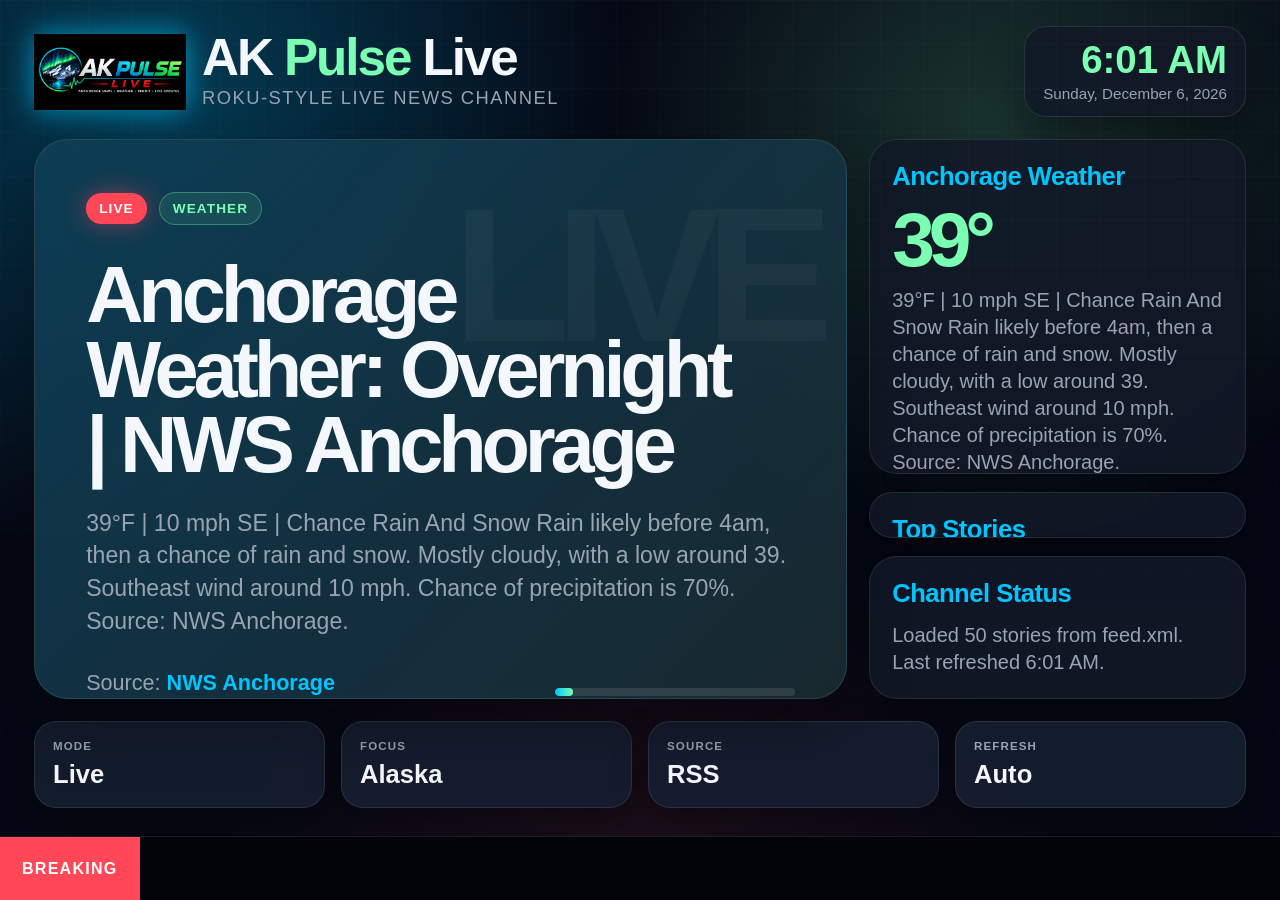
==== channel.html @ 82e13a69 "Increase ticker scroll animation duration to 50s" ====
<!DOCTYPE html>
<html lang="en">
<head>
  <meta charset="UTF-8" />
  <meta name="viewport" content="width=device-width, initial-scale=1.0" />

  <title>AK Pulse Live Channel</title>
  <meta property="og:image" content="https://akpulselive.com/assets/logo.png" />

  <style>
    :root {
      --bg: #050814;
      --panel: rgba(18, 24, 39, 0.88);
      --panel-soft: rgba(23, 32, 51, 0.86);
      --text: #f4f7fb;
      --muted: #9aa3b2;
      --blue: #00c6ff;
      --green: #7bffb2;
      --red: #ff4757;
      --yellow: #ffd166;
      --border: rgba(255,255,255,0.10);
      --shadow: rgba(0,0,0,0.35);
    }

    * {
      box-sizing: border-box;
    }

    html,
    body {
      margin: 0;
      width: 100%;
      min-height: 100%;
      overflow: hidden;
      font-family: Arial, Helvetica, sans-serif;
      color: var(--text);
      background:
        radial-gradient(circle at 12% 10%, rgba(0,198,255,0.28), transparent 34%),
        radial-gradient(circle at 78% 16%, rgba(123,255,178,0.18), transparent 32%),
        radial-gradient(circle at 50% 100%, rgba(255,71,87,0.10), transparent 38%),
        var(--bg);
    }

    body::before {
      content: "";
      position: fixed;
      inset: 0;
      pointer-events: none;
      background:
        linear-gradient(rgba(255,255,255,0.025) 1px, transparent 1px),
        linear-gradient(90deg, rgba(255,255,255,0.018) 1px, transparent 1px);
      background-size: 44px 44px;
      mask-image: linear-gradient(to bottom, rgba(0,0,0,0.95), rgba(0,0,0,0.15));
    }

    .screen {
      height: 100vh;
      width: 100vw;
      padding: 26px 34px 92px;
      display: grid;
      grid-template-rows: auto 1fr auto;
      gap: 22px;
    }

    header {
      display: flex;
      align-items: center;
      justify-content: space-between;
      gap: 24px;
    }

    .brand {
      display: flex;
      align-items: center;
      gap: 16px;
    }

    .logo {
      height: 76px;
      width: auto;
      max-width: 360px;
      object-fit: contain;
      filter: drop-shadow(0 0 14px rgba(0,198,255,0.65));
    }

    .brand h1 {
      margin: 0;
      font-size: clamp(2rem, 4vw, 4rem);
      letter-spacing: -0.04em;
      line-height: 0.9;
    }

    .brand h1 span {
      color: var(--green);
    }

    .subbrand {
      margin-top: 6px;
      color: var(--muted);
      font-size: clamp(0.9rem, 1.5vw, 1.15rem);
      letter-spacing: 0.08em;
      text-transform: uppercase;
    }

    .clock-box {
      text-align: right;
      background: var(--panel);
      border: 1px solid var(--border);
      border-radius: 22px;
      padding: 14px 18px;
      min-width: 210px;
      box-shadow: 0 18px 40px var(--shadow);
    }

    .clock {
      font-size: clamp(1.8rem, 3vw, 3rem);
      font-weight: 800;
      color: var(--green);
      line-height: 1;
    }

    .date {
      margin-top: 6px;
      color: var(--muted);
      font-size: 0.95rem;
    }

    .main-grid {
      min-height: 0;
      display: grid;
      grid-template-columns: 2.05fr 0.95fr;
      gap: 22px;
    }

    .feature {
      min-height: 0;
      background:
        linear-gradient(135deg, rgba(0,198,255,0.20), rgba(123,255,178,0.08)),
        var(--panel);
      border: 1px solid var(--border);
      border-radius: 34px;
      padding: clamp(24px, 4vw, 52px);
      display: flex;
      flex-direction: column;
      justify-content: space-between;
      box-shadow: 0 24px 60px var(--shadow);
      overflow: hidden;
      position: relative;
    }

    .feature::after {
      content: "LIVE";
      position: absolute;
      right: 28px;
      top: 24px;
      color: rgba(255,255,255,0.035);
      font-size: clamp(5rem, 15vw, 13rem);
      font-weight: 900;
      letter-spacing: -0.08em;
      pointer-events: none;
    }

    .feature-top {
      display: flex;
      align-items: center;
      gap: 12px;
      position: relative;
      z-index: 1;
    }

    .live-pill {
      background: var(--red);
      color: #fff;
      border-radius: 999px;
      padding: 8px 13px;
      font-weight: 900;
      font-size: 0.85rem;
      letter-spacing: 0.08em;
      box-shadow: 0 0 24px rgba(255,71,87,0.45);
    }

    .category-pill {
      border: 1px solid rgba(123,255,178,0.32);
      background: rgba(123,255,178,0.10);
      color: var(--green);
      border-radius: 999px;
      padding: 8px 13px;
      font-weight: 800;
      font-size: 0.85rem;
      text-transform: uppercase;
      letter-spacing: 0.08em;
    }

    .feature-body {
      position: relative;
      z-index: 1;
      margin: 32px 0;
    }

    .feature-title {
      font-size: clamp(2.4rem, 6.2vw, 6.6rem);
      line-height: 0.95;
      letter-spacing: -0.065em;
      margin: 0 0 24px;
      text-wrap: balance;
    }

    .feature-summary {
      font-size: clamp(1.05rem, 1.8vw, 1.55rem);
      color: var(--muted);
      line-height: 1.42;
      max-width: 1050px;
    }

    .feature-bottom {
      display: flex;
      justify-content: space-between;
      gap: 18px;
      align-items: flex-end;
      position: relative;
      z-index: 1;
      color: var(--muted);
    }

    .source-line {
      font-size: clamp(1rem, 1.8vw, 1.35rem);
    }

    .source-line strong {
      color: var(--blue);
    }

    .progress {
      width: 240px;
      height: 8px;
      border-radius: 999px;
      background: rgba(255,255,255,0.10);
      overflow: hidden;
    }

    .progress-bar {
      height: 100%;
      width: 0%;
      background: linear-gradient(90deg, var(--blue), var(--green));
      border-radius: 999px;
    }

    aside {
      min-height: 0;
      display: grid;
      grid-template-rows: auto 1fr auto;
      gap: 18px;
    }

    .widget {
      background: var(--panel);
      border: 1px solid var(--border);
      border-radius: 28px;
      padding: 22px;
      box-shadow: 0 18px 44px var(--shadow);
      overflow: hidden;
    }

    .widget h2 {
      margin: 0 0 14px;
      color: var(--blue);
      font-size: clamp(1.1rem, 2vw, 1.6rem);
      letter-spacing: -0.02em;
    }

    .weather-temp {
      font-size: clamp(3rem, 6vw, 5.8rem);
      line-height: 0.9;
      font-weight: 900;
      color: var(--green);
      letter-spacing: -0.08em;
    }

    .weather-text {
      margin-top: 12px;
      color: var(--muted);
      font-size: clamp(1rem, 1.6vw, 1.25rem);
      line-height: 1.35;
    }

    .story-list {
      list-style: none;
      padding: 0;
      margin: 0;
      display: grid;
      gap: 12px;
    }

    .story-list li {
      background: rgba(255,255,255,0.04);
      border: 1px solid var(--border);
      border-radius: 18px;
      padding: 13px 14px;
      color: var(--text);
      font-size: clamp(0.92rem, 1.3vw, 1.08rem);
      line-height: 1.25;
    }

    .story-list small {
      display: block;
      color: var(--green);
      margin-bottom: 5px;
      text-transform: uppercase;
      letter-spacing: 0.08em;
      font-weight: 800;
      font-size: 0.72rem;
    }

    .lower-row {
      display: grid;
      grid-template-columns: repeat(4, 1fr);
      gap: 16px;
    }

    .stat {
      background: var(--panel-soft);
      border: 1px solid var(--border);
      border-radius: 22px;
      padding: 18px;
      box-shadow: 0 14px 34px var(--shadow);
    }

    .stat-label {
      color: var(--muted);
      text-transform: uppercase;
      letter-spacing: 0.10em;
      font-size: 0.72rem;
      font-weight: 800;
    }

    .stat-value {
      margin-top: 8px;
      color: var(--text);
      font-size: clamp(1.15rem, 2vw, 1.75rem);
      font-weight: 900;
    }

    .ticker {
      position: fixed;
      left: 0;
      right: 0;
      bottom: 0;
      height: 64px;
      display: flex;
      align-items: center;
      background: #02040a;
      border-top: 1px solid var(--border);
      overflow: hidden;
      z-index: 20;
    }

    .ticker-label {
      height: 100%;
      display: flex;
      align-items: center;
      padding: 0 22px;
      background: var(--red);
      color: white;
      font-weight: 900;
      letter-spacing: 0.08em;
      z-index: 2;
      flex-shrink: 0;
    }

    .ticker-track {
      white-space: nowrap;
      display: inline-block;
      padding-left: 100%;
      animation: ticker-scroll 50s linear infinite;
      font-size: 1.25rem;
      color: var(--text);
    }

    @keyframes ticker-scroll {
      from { transform: translateX(0); }
      to { transform: translateX(-100%); }
    }

    .fade-in {
      animation: fadeIn 0.7s ease;
    }

    @keyframes fadeIn {
      from {
        opacity: 0;
        transform: translateY(14px);
      }
      to {
        opacity: 1;
        transform: translateY(0);
      }
    }

    .error {
      color: var(--yellow);
    }

    @media (max-width: 980px) {
      body {
        overflow: auto;
      }

      .screen {
        height: auto;
        min-height: 100vh;
        padding: 20px 18px 86px;
      }

      header,
      .main-grid,
      .lower-row {
        grid-template-columns: 1fr;
      }

      header {
        flex-direction: column;
        align-items: flex-start;
      }

      .clock-box {
        text-align: left;
      }

      .main-grid {
        display: grid;
      }

      aside {
        grid-template-rows: auto;
      }

      .lower-row {
        display: grid;
      }

      .feature-title {
        font-size: clamp(2.2rem, 10vw, 4rem);
      }

      .progress {
        display: none;
      }
    }
  </style>
</head>

<body>
  <div class="screen">
    <header>
      <div class="brand">
        <img class="logo" src="assets/logo.png" alt="AK Pulse Live Logo">
        <div>
          <h1>AK <span>Pulse</span> Live</h1>
          <div class="subbrand">Roku-style live news channel</div>
        </div>
      </div>

      <div class="clock-box">
        <div id="clock" class="clock">--:--</div>
        <div id="date" class="date">Loading date…</div>
      </div>
    </header>

    <section class="main-grid">
      <article id="feature" class="feature">
        <div class="feature-top">
          <span class="live-pill">LIVE</span>
          <span id="feature-category" class="category-pill">AK Pulse</span>
        </div>

        <div class="feature-body">
          <h2 id="feature-title" class="feature-title">Loading AK Pulse Live…</h2>
          <div id="feature-summary" class="feature-summary">
            Pulling the latest headlines from feed.xml.
          </div>
        </div>

        <div class="feature-bottom">
          <div class="source-line">
            Source: <strong id="feature-source">AK Pulse Live</strong>
          </div>
          <div class="progress">
            <div id="progress-bar" class="progress-bar"></div>
          </div>
        </div>
      </article>

      <aside>
        <section class="widget">
          <h2>Anchorage Weather</h2>
          <div id="weather-temp" class="weather-temp">--°</div>
          <div id="weather-text" class="weather-text">Looking for the latest weather item from your feed…</div>
        </section>

        <section class="widget">
          <h2>Top Stories</h2>
          <ul id="story-list" class="story-list">
            <li><small>Loading</small>Waiting for feed.xml…</li>
          </ul>
        </section>

        <section class="widget">
          <h2>Channel Status</h2>
          <div id="status-text" class="weather-text">Starting live channel display…</div>
        </section>
      </aside>
    </section>

    <section class="lower-row">
      <div class="stat">
        <div class="stat-label">Mode</div>
        <div class="stat-value">Live</div>
      </div>
      <div class="stat">
        <div class="stat-label">Focus</div>
        <div class="stat-value">Alaska</div>
      </div>
      <div class="stat">
        <div class="stat-label">Source</div>
        <div class="stat-value">RSS</div>
      </div>
      <div class="stat">
        <div class="stat-label">Refresh</div>
        <div class="stat-value">Auto</div>
      </div>
    </section>
  </div>

  <div class="ticker">
    <div class="ticker-label">BREAKING</div>
    <div id="ticker-track" class="ticker-track">
      AK Pulse Live • Anchorage updates • Alaska headlines • Weather • Community updates •
    </div>
  </div>

  <script>
    const FEED_URL = "feed.xml";
    const ROTATE_SECONDS = 14;
    const FEED_REFRESH_MINUTES = 15;

    let stories = [];
    let currentIndex = 0;
    let rotateStartedAt = Date.now();

    const fallbackStories = [
      {
        title: "AK Pulse Live is ready",
        summary: "When feed.xml is available, this screen will rotate through your latest Alaska, weather, Reddit, business, and world headlines.",
        source: "AK Pulse Live",
        category: "Live",
        link: "feed.xml"
      },
      {
        title: "Anchorage updates, weather, and community headlines",
        summary: "This Roku-style display is built for passive viewing on a TV, OBS scene, browser tab, or local dashboard.",
        source: "AK Pulse Live",
        category: "Alaska",
        link: "feed.xml"
      }
    ];

    function cleanText(value) {
      const div = document.createElement("div");
      div.innerHTML = value || "";
      return (div.textContent || div.innerText || "").replace(/\s+/g, " ").trim();
    }

    function getText(parent, selector) {
      const el = parent.querySelector(selector);
      return el ? cleanText(el.textContent) : "";
    }

    function updateClock() {
      const now = new Date();
      document.getElementById("clock").textContent = now.toLocaleTimeString([], {
        hour: "numeric",
        minute: "2-digit"
      });
      document.getElementById("date").textContent = now.toLocaleDateString([], {
        weekday: "long",
        month: "long",
        day: "numeric",
        year: "numeric"
      });
    }

    function parseFeed(xmlText) {
      const parser = new DOMParser();
      const xml = parser.parseFromString(xmlText, "application/xml");

      const parseError = xml.querySelector("parsererror");
      if (parseError) {
        throw new Error("Could not parse feed.xml");
      }

      return Array.from(xml.querySelectorAll("item")).map(item => {
        const title = getText(item, "title") || "Untitled";
        const summary = getText(item, "description") || "No summary available.";
        const link = getText(item, "link") || "feed.xml";
        const source = getText(item, "source") || "AK Pulse Live";
        const category = getText(item, "category") || "News";
        const pubDate = getText(item, "pubDate");

        return { title, summary, link, source, category, pubDate };
      }).filter(story => story.title);
    }

    async function loadFeed() {
      try {
        const response = await fetch(`${FEED_URL}?v=${Date.now()}`, { cache: "no-store" });
        if (!response.ok) {
          throw new Error(`Feed request failed: ${response.status}`);
        }

        const xmlText = await response.text();
        const parsedStories = parseFeed(xmlText);

        if (!parsedStories.length) {
          throw new Error("No stories found in feed.xml");
        }

        stories = parsedStories;
        currentIndex = 0;
        updateStoryList();
        updateTicker();
        showStory(0);
        document.getElementById("status-text").textContent =
          `Loaded ${stories.length} stories from feed.xml. Last refreshed ${new Date().toLocaleTimeString([], { hour: "numeric", minute: "2-digit" })}.`;
      } catch (error) {
        stories = fallbackStories;
        updateStoryList();
        updateTicker();
        showStory(0);
        document.getElementById("status-text").innerHTML =
          `<span class="error">Could not load feed.xml.</span><br>${error.message}`;
      }
    }

    function findWeatherStory() {
      return stories.find(story =>
        /weather/i.test(story.category) ||
        /weather|forecast|temperature|anchorage weather/i.test(story.title + " " + story.summary)
      );
    }

    function updateWeather() {
      const weather = findWeatherStory();

      if (!weather) {
        document.getElementById("weather-temp").textContent = "--°";
        document.getElementById("weather-text").textContent =
          "No weather item found yet. Your NWS weather feed item will appear here when available.";
        return;
      }

      const text = cleanText(weather.summary);
      const tempMatch = text.match(/(-?\d{1,3})\s*°?\s*F/i) || weather.title.match(/(-?\d{1,3})\s*°?\s*F/i);

      document.getElementById("weather-temp").textContent = tempMatch ? `${tempMatch[1]}°` : "NWS";
      document.getElementById("weather-text").textContent = text || weather.title;
    }

    function showStory(index) {
      if (!stories.length) stories = fallbackStories;

      const story = stories[index % stories.length];
      const feature = document.getElementById("feature");

      document.getElementById("feature-category").textContent = story.category || "News";
      document.getElementById("feature-title").textContent = story.title;
      document.getElementById("feature-summary").textContent = story.summary || "No summary available.";
      document.getElementById("feature-source").textContent = story.source || "AK Pulse Live";

      feature.classList.remove("fade-in");
      void feature.offsetWidth;
      feature.classList.add("fade-in");

      updateWeather();
      rotateStartedAt = Date.now();
    }

    function updateStoryList() {
      const list = document.getElementById("story-list");
      const visible = stories.slice(0, 6);

      list.innerHTML = visible.map(story => `
        <li>
          <small>${escapeHtml(story.category || "News")}</small>
          ${escapeHtml(story.title)}
        </li>
      `).join("");
    }

    function updateTicker() {
      const ticker = document.getElementById("ticker-track");
      const text = stories
        .slice(0, 18)
        .map(story => `${story.category || "News"}: ${story.title}`)
        .join("  •  ");

      ticker.textContent = `${text}  •  `;
    }

    function escapeHtml(text) {
      return String(text || "")
        .replaceAll("&", "&amp;")
        .replaceAll("<", "&lt;")
        .replaceAll(">", "&gt;")
        .replaceAll('"', "&quot;")
        .replaceAll("'", "&#039;");
    }

    function rotateStory() {
      if (!stories.length) return;
      currentIndex = (currentIndex + 1) % stories.length;
      showStory(currentIndex);
    }

    function updateProgress() {
      const elapsed = (Date.now() - rotateStartedAt) / 1000;
      const pct = Math.min(100, (elapsed / ROTATE_SECONDS) * 100);
      document.getElementById("progress-bar").style.width = `${pct}%`;
    }

    updateClock();
    setInterval(updateClock, 1000);

    loadFeed();
    setInterval(loadFeed, FEED_REFRESH_MINUTES * 60 * 1000);
    setInterval(rotateStory, ROTATE_SECONDS * 1000);
    setInterval(updateProgress, 150);
  </script>
</body>
</html>
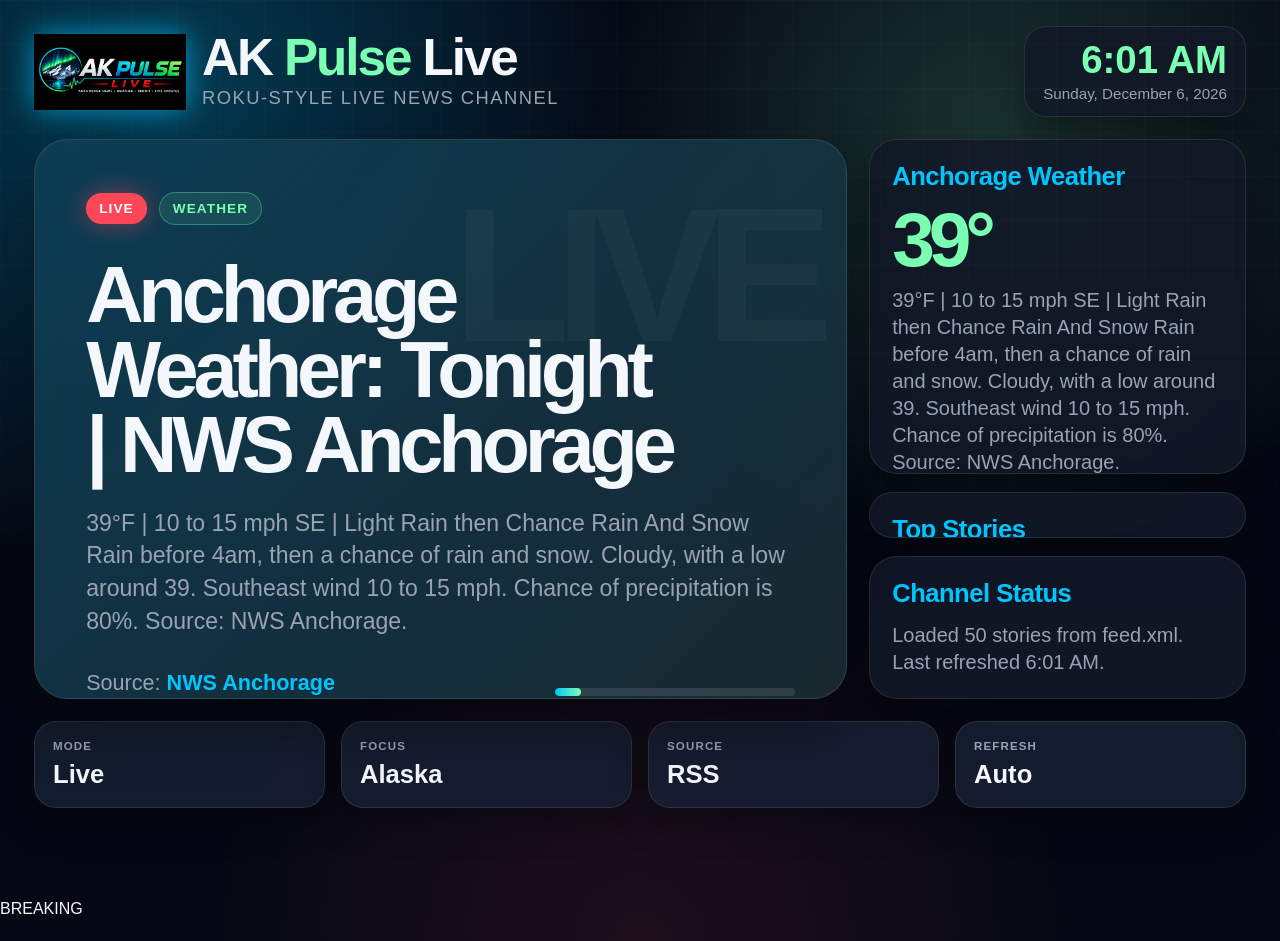
==== commit 07a8ba68: "Refactor ticker styles and animations" ====
--- a/channel.html
+++ b/channel.html
@@ -276,6 +276,15 @@
       letter-spacing: -0.08em;
     }
 
+    .ticker-track {
+      white-space: nowrap;
+      display: inline-block;
+      padding-left: 100%;
+     animation: ticker-scroll 95s linear infinite;
+     font-size: 1.25rem;
+     color: var(--text);
+}
+    
     .weather-text {
       margin-top: 12px;
       color: var(--muted);
@@ -340,7 +349,7 @@
       font-weight: 900;
     }
 
-    .ticker {
+    . {
       position: fixed;
       left: 0;
       right: 0;
@@ -354,7 +363,7 @@
       z-index: 20;
     }
 
-    .ticker-label {
+    .-label {
       height: 100%;
       display: flex;
       align-items: center;
@@ -367,16 +376,16 @@
       flex-shrink: 0;
     }
 
-    .ticker-track {
+    .-track {
       white-space: nowrap;
       display: inline-block;
       padding-left: 100%;
-      animation: ticker-scroll 50s linear infinite;
+      animation: -scroll 50s linear infinite;
       font-size: 1.25rem;
       color: var(--text);
     }
 
-    @keyframes ticker-scroll {
+    @keyframes -scroll {
       from { transform: translateX(0); }
       to { transform: translateX(-100%); }
     }
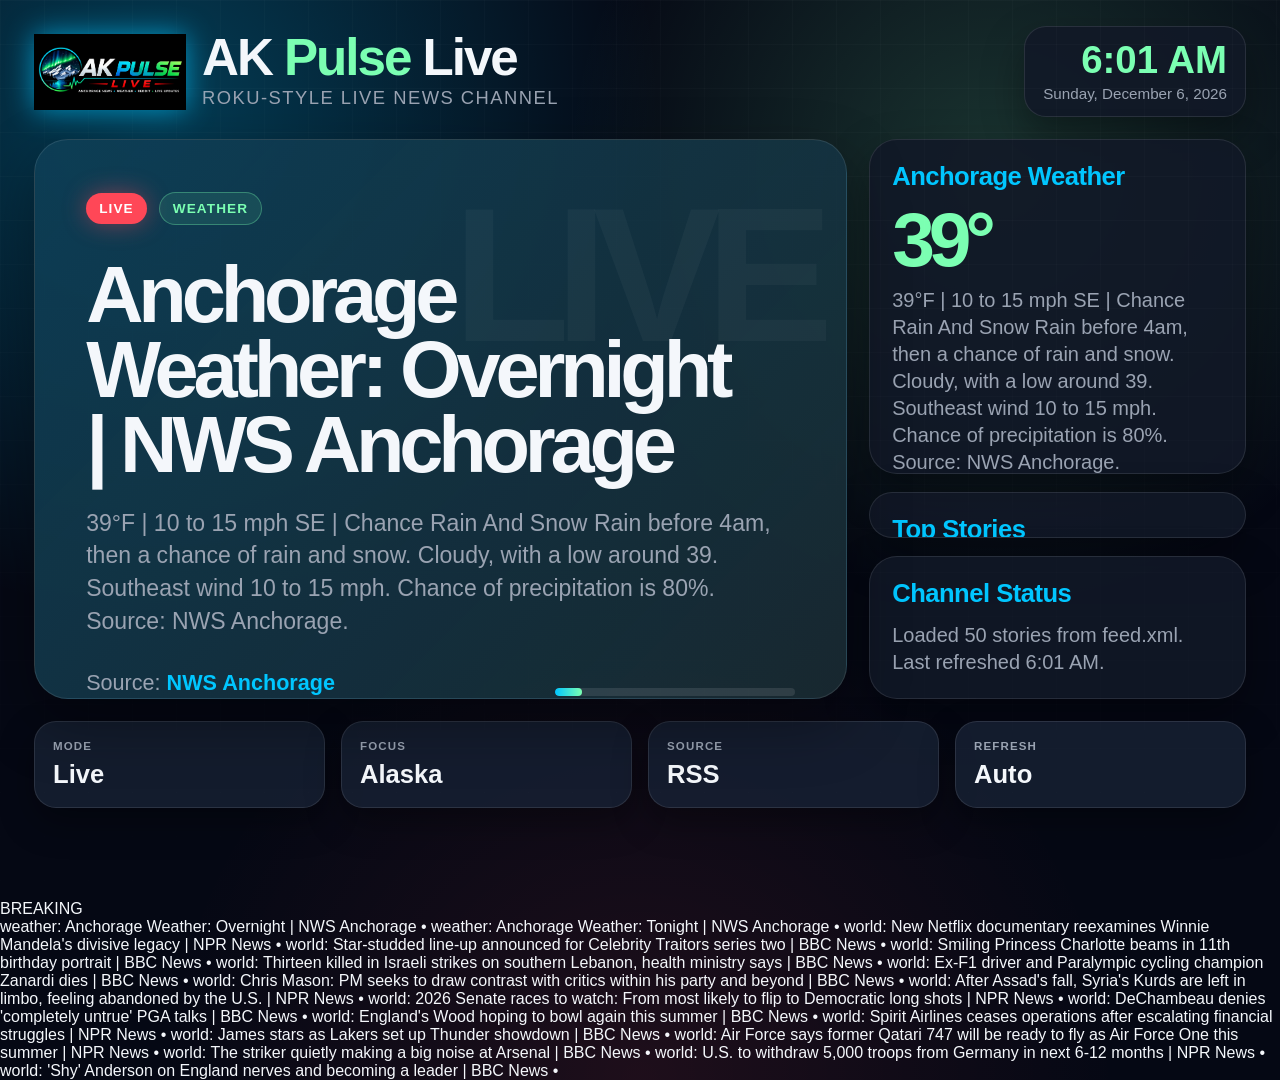
==== commit 150ffaed: "Remove ticker-track styles from channel.html Removed the ticker-track class and its styles." ====
--- a/channel.html
+++ b/channel.html
@@ -276,15 +276,6 @@
       letter-spacing: -0.08em;
     }
 
-    .ticker-track {
-      white-space: nowrap;
-      display: inline-block;
-      padding-left: 100%;
-     animation: ticker-scroll 95s linear infinite;
-     font-size: 1.25rem;
-     color: var(--text);
-}
-    
     .weather-text {
       margin-top: 12px;
       color: var(--muted);
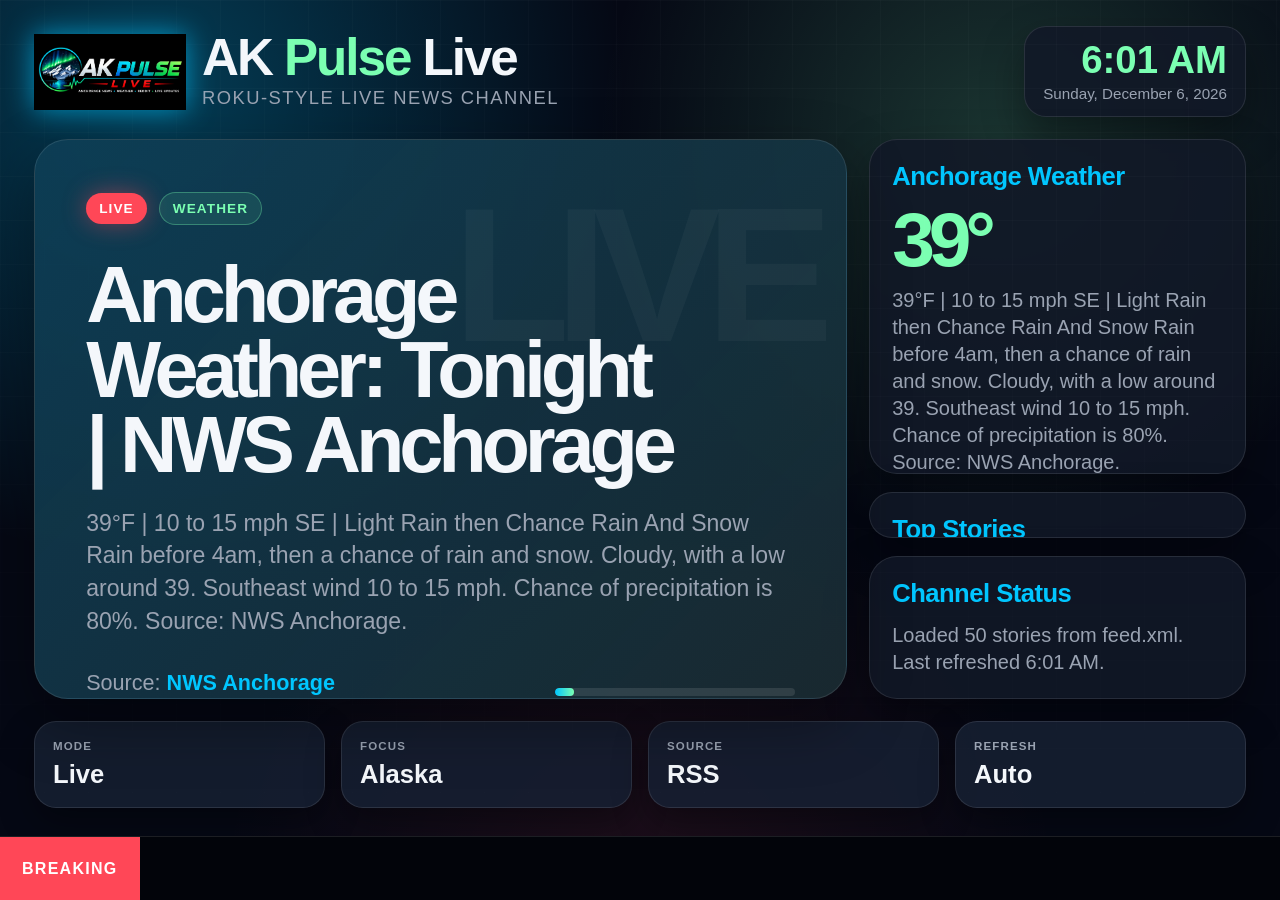
==== commit a23648ec: "Add CSS for a fixed ticker component" ====
--- a/channel.html
+++ b/channel.html
@@ -230,6 +230,48 @@
       color: var(--blue);
     }
 
+/* REPLACE your broken ticker CSS with this */
+
+.ticker {
+  position: fixed;
+  left: 0;
+  right: 0;
+  bottom: 0;
+  height: 64px;
+  display: flex;
+  align-items: center;
+  background: #02040a;
+  border-top: 1px solid var(--border);
+  overflow: hidden;
+  z-index: 20;
+}
+
+.ticker-label {
+  height: 100%;
+  display: flex;
+  align-items: center;
+  padding: 0 22px;
+  background: var(--red);
+  color: white;
+  font-weight: 900;
+  letter-spacing: 0.08em;
+  flex-shrink: 0;
+}
+
+.ticker-track {
+  white-space: nowrap;
+  display: inline-block;
+  padding-left: 100%;
+  animation: ticker-scroll 95s linear infinite;
+  font-size: 1.25rem;
+  color: var(--text);
+}
+
+@keyframes ticker-scroll {
+  from { transform: translateX(0); }
+  to { transform: translateX(-100%); }
+}
+    
     .progress {
       width: 240px;
       height: 8px;
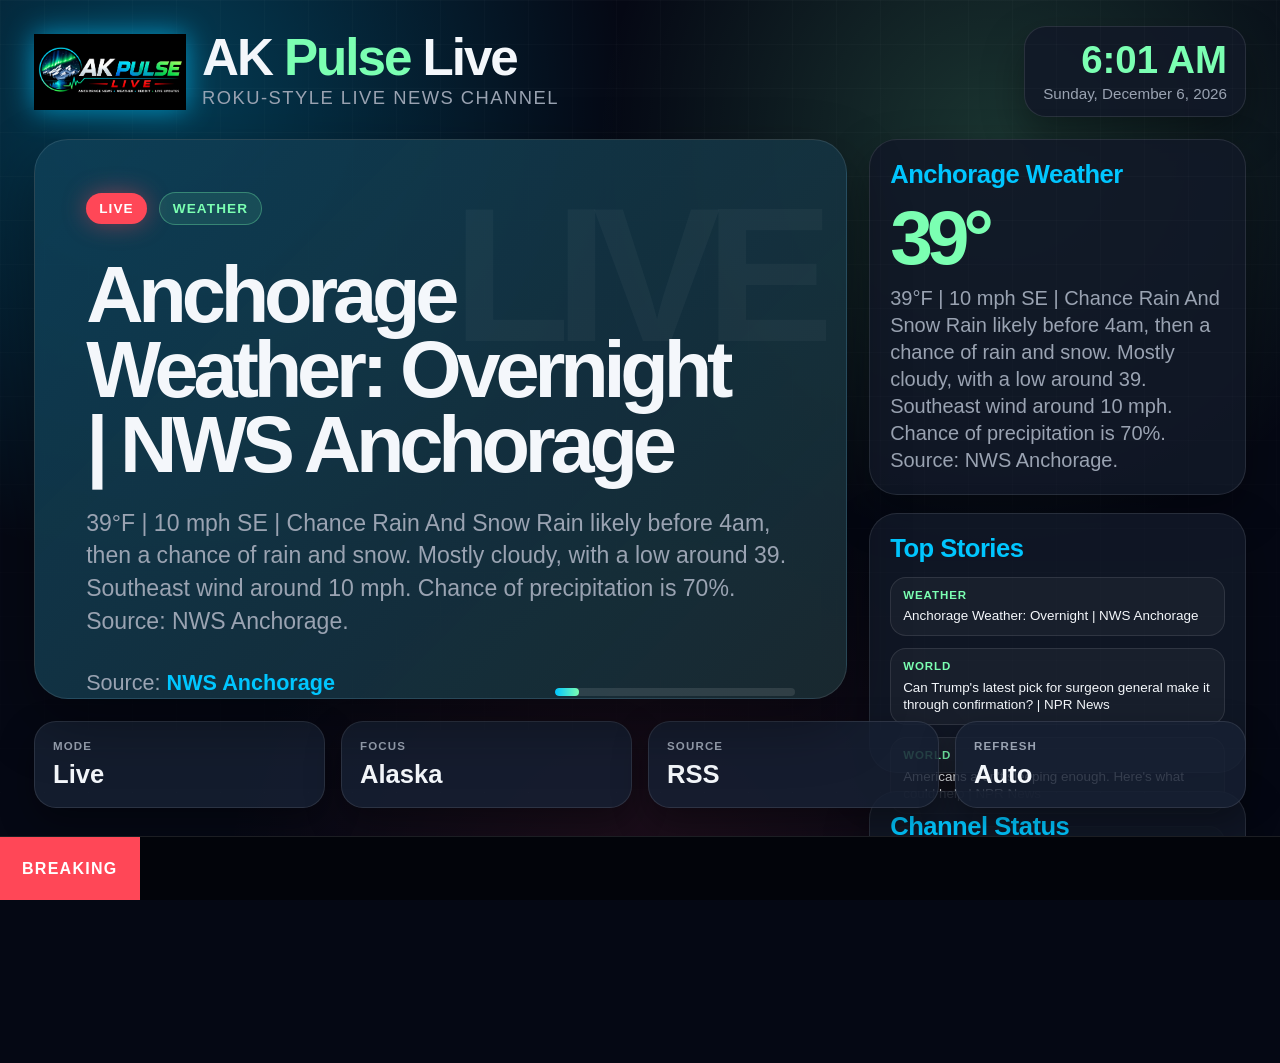
==== commit 69945ad9: "Refactor styles for aside, widget, and story-list items Updated styles for aside and widget elements" ====
--- a/channel.html
+++ b/channel.html
@@ -287,21 +287,21 @@
       border-radius: 999px;
     }
 
-    aside {
-      min-height: 0;
-      display: grid;
-      grid-template-rows: auto 1fr auto;
-      gap: 18px;
-    }
-
-    .widget {
-      background: var(--panel);
-      border: 1px solid var(--border);
-      border-radius: 28px;
-      padding: 22px;
-      box-shadow: 0 18px 44px var(--shadow);
-      overflow: hidden;
-    }
+   aside {
+  min-height: 0;
+  display: grid;
+  grid-template-rows: auto minmax(260px, 1fr) auto;
+  gap: 18px;
+}
+
+   .widget {
+  background: var(--panel);
+  border: 1px solid var(--border);
+  border-radius: 28px;
+  padding: 20px;
+  box-shadow: 0 18px 44px var(--shadow);
+  overflow: visible;
+}
 
     .widget h2 {
       margin: 0 0 14px;
@@ -333,15 +333,15 @@
       gap: 12px;
     }
 
-    .story-list li {
-      background: rgba(255,255,255,0.04);
-      border: 1px solid var(--border);
-      border-radius: 18px;
-      padding: 13px 14px;
-      color: var(--text);
-      font-size: clamp(0.92rem, 1.3vw, 1.08rem);
-      line-height: 1.25;
-    }
+  .story-list li {
+  background: rgba(255,255,255,0.04);
+  border: 1px solid var(--border);
+  border-radius: 16px;
+  padding: 10px 12px;
+  color: var(--text);
+  font-size: clamp(0.82rem, 1.05vw, 0.98rem);
+  line-height: 1.3;
+}
 
     .story-list small {
       display: block;
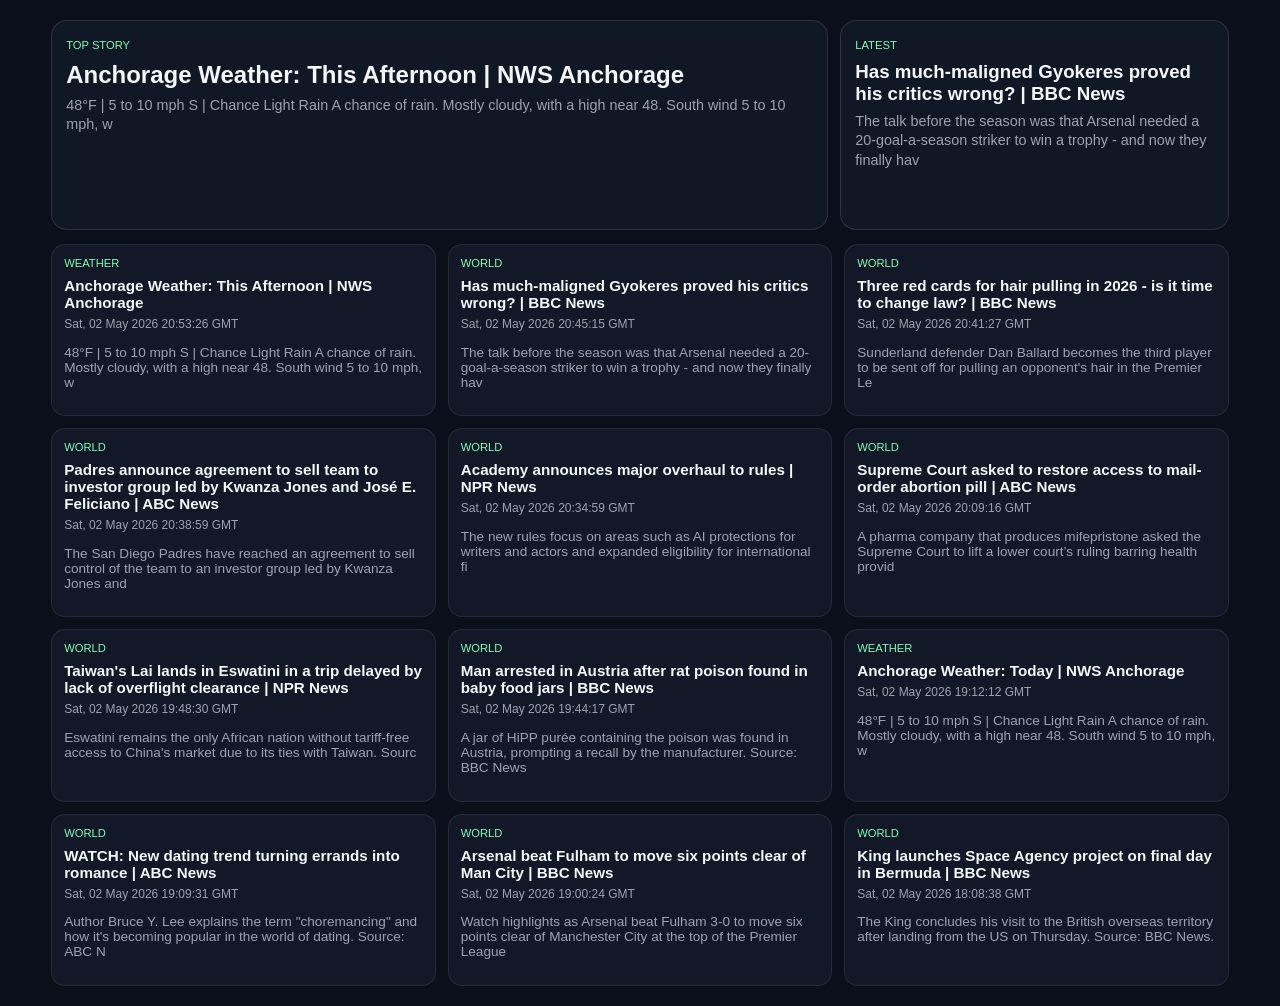
==== commit a849083d: "Refactor channel.html for improved layout and styles Updated HTML structure and styles for the live " ====
--- a/channel.html
+++ b/channel.html
@@ -1,781 +1,191 @@
 <!DOCTYPE html>
 <html lang="en">
 <head>
-  <meta charset="UTF-8" />
-  <meta name="viewport" content="width=device-width, initial-scale=1.0" />
+<meta charset="UTF-8">
+<meta name="viewport" content="width=device-width, initial-scale=1.0">
+<title>AK Pulse Live Channel</title>
 
-  <title>AK Pulse Live Channel</title>
-  <meta property="og:image" content="https://akpulselive.com/assets/logo.png" />
-
-  <style>
-    :root {
-      --bg: #050814;
-      --panel: rgba(18, 24, 39, 0.88);
-      --panel-soft: rgba(23, 32, 51, 0.86);
-      --text: #f4f7fb;
-      --muted: #9aa3b2;
-      --blue: #00c6ff;
-      --green: #7bffb2;
-      --red: #ff4757;
-      --yellow: #ffd166;
-      --border: rgba(255,255,255,0.10);
-      --shadow: rgba(0,0,0,0.35);
-    }
-
-    * {
-      box-sizing: border-box;
-    }
-
-    html,
-    body {
-      margin: 0;
-      width: 100%;
-      min-height: 100%;
-      overflow: hidden;
-      font-family: Arial, Helvetica, sans-serif;
-      color: var(--text);
-      background:
-        radial-gradient(circle at 12% 10%, rgba(0,198,255,0.28), transparent 34%),
-        radial-gradient(circle at 78% 16%, rgba(123,255,178,0.18), transparent 32%),
-        radial-gradient(circle at 50% 100%, rgba(255,71,87,0.10), transparent 38%),
-        var(--bg);
-    }
-
-    body::before {
-      content: "";
-      position: fixed;
-      inset: 0;
-      pointer-events: none;
-      background:
-        linear-gradient(rgba(255,255,255,0.025) 1px, transparent 1px),
-        linear-gradient(90deg, rgba(255,255,255,0.018) 1px, transparent 1px);
-      background-size: 44px 44px;
-      mask-image: linear-gradient(to bottom, rgba(0,0,0,0.95), rgba(0,0,0,0.15));
-    }
-
-    .screen {
-      height: 100vh;
-      width: 100vw;
-      padding: 26px 34px 92px;
-      display: grid;
-      grid-template-rows: auto 1fr auto;
-      gap: 22px;
-    }
-
-    header {
-      display: flex;
-      align-items: center;
-      justify-content: space-between;
-      gap: 24px;
-    }
-
-    .brand {
-      display: flex;
-      align-items: center;
-      gap: 16px;
-    }
-
-    .logo {
-      height: 76px;
-      width: auto;
-      max-width: 360px;
-      object-fit: contain;
-      filter: drop-shadow(0 0 14px rgba(0,198,255,0.65));
-    }
-
-    .brand h1 {
-      margin: 0;
-      font-size: clamp(2rem, 4vw, 4rem);
-      letter-spacing: -0.04em;
-      line-height: 0.9;
-    }
-
-    .brand h1 span {
-      color: var(--green);
-    }
-
-    .subbrand {
-      margin-top: 6px;
-      color: var(--muted);
-      font-size: clamp(0.9rem, 1.5vw, 1.15rem);
-      letter-spacing: 0.08em;
-      text-transform: uppercase;
-    }
-
-    .clock-box {
-      text-align: right;
-      background: var(--panel);
-      border: 1px solid var(--border);
-      border-radius: 22px;
-      padding: 14px 18px;
-      min-width: 210px;
-      box-shadow: 0 18px 40px var(--shadow);
-    }
-
-    .clock {
-      font-size: clamp(1.8rem, 3vw, 3rem);
-      font-weight: 800;
-      color: var(--green);
-      line-height: 1;
-    }
-
-    .date {
-      margin-top: 6px;
-      color: var(--muted);
-      font-size: 0.95rem;
-    }
-
-    .main-grid {
-      min-height: 0;
-      display: grid;
-      grid-template-columns: 2.05fr 0.95fr;
-      gap: 22px;
-    }
-
-    .feature {
-      min-height: 0;
-      background:
-        linear-gradient(135deg, rgba(0,198,255,0.20), rgba(123,255,178,0.08)),
-        var(--panel);
-      border: 1px solid var(--border);
-      border-radius: 34px;
-      padding: clamp(24px, 4vw, 52px);
-      display: flex;
-      flex-direction: column;
-      justify-content: space-between;
-      box-shadow: 0 24px 60px var(--shadow);
-      overflow: hidden;
-      position: relative;
-    }
-
-    .feature::after {
-      content: "LIVE";
-      position: absolute;
-      right: 28px;
-      top: 24px;
-      color: rgba(255,255,255,0.035);
-      font-size: clamp(5rem, 15vw, 13rem);
-      font-weight: 900;
-      letter-spacing: -0.08em;
-      pointer-events: none;
-    }
-
-    .feature-top {
-      display: flex;
-      align-items: center;
-      gap: 12px;
-      position: relative;
-      z-index: 1;
-    }
-
-    .live-pill {
-      background: var(--red);
-      color: #fff;
-      border-radius: 999px;
-      padding: 8px 13px;
-      font-weight: 900;
-      font-size: 0.85rem;
-      letter-spacing: 0.08em;
-      box-shadow: 0 0 24px rgba(255,71,87,0.45);
-    }
-
-    .category-pill {
-      border: 1px solid rgba(123,255,178,0.32);
-      background: rgba(123,255,178,0.10);
-      color: var(--green);
-      border-radius: 999px;
-      padding: 8px 13px;
-      font-weight: 800;
-      font-size: 0.85rem;
-      text-transform: uppercase;
-      letter-spacing: 0.08em;
-    }
-
-    .feature-body {
-      position: relative;
-      z-index: 1;
-      margin: 32px 0;
-    }
-
-    .feature-title {
-      font-size: clamp(2.4rem, 6.2vw, 6.6rem);
-      line-height: 0.95;
-      letter-spacing: -0.065em;
-      margin: 0 0 24px;
-      text-wrap: balance;
-    }
-
-    .feature-summary {
-      font-size: clamp(1.05rem, 1.8vw, 1.55rem);
-      color: var(--muted);
-      line-height: 1.42;
-      max-width: 1050px;
-    }
-
-    .feature-bottom {
-      display: flex;
-      justify-content: space-between;
-      gap: 18px;
-      align-items: flex-end;
-      position: relative;
-      z-index: 1;
-      color: var(--muted);
-    }
-
-    .source-line {
-      font-size: clamp(1rem, 1.8vw, 1.35rem);
-    }
-
-    .source-line strong {
-      color: var(--blue);
-    }
-
-/* REPLACE your broken ticker CSS with this */
-
-.ticker {
-  position: fixed;
-  left: 0;
-  right: 0;
-  bottom: 0;
-  height: 64px;
-  display: flex;
-  align-items: center;
-  background: #02040a;
-  border-top: 1px solid var(--border);
-  overflow: hidden;
-  z-index: 20;
+<style>
+body {
+  margin: 0;
+  font-family: Arial, sans-serif;
+  background: #0b0f1a;
+  color: #f4f7fb;
 }
 
-.ticker-label {
-  height: 100%;
-  display: flex;
-  align-items: center;
-  padding: 0 22px;
-  background: var(--red);
-  color: white;
-  font-weight: 900;
-  letter-spacing: 0.08em;
-  flex-shrink: 0;
+main {
+  width: 92%;
+  max-width: 1200px;
+  margin: 20px auto;
 }
 
-.ticker-track {
-  white-space: nowrap;
-  display: inline-block;
-  padding-left: 100%;
-  animation: ticker-scroll 95s linear infinite;
-  font-size: 1.25rem;
-  color: var(--text);
+/* FEATURED */
+.featured-grid {
+  display: grid;
+  grid-template-columns: 2fr 1fr;
+  gap: 12px;
+  margin-bottom: 14px;
 }
 
-@keyframes ticker-scroll {
-  from { transform: translateX(0); }
-  to { transform: translateX(-100%); }
-}
-    
-    .progress {
-      width: 240px;
-      height: 8px;
-      border-radius: 999px;
-      background: rgba(255,255,255,0.10);
-      overflow: hidden;
-    }
-
-    .progress-bar {
-      height: 100%;
-      width: 0%;
-      background: linear-gradient(90deg, var(--blue), var(--green));
-      border-radius: 999px;
-    }
-
-   aside {
-  min-height: 0;
-  display: grid;
-  grid-template-rows: auto minmax(260px, 1fr) auto;
-  gap: 18px;
+.featured-tile {
+  background: rgba(18, 24, 39, 0.92);
+  border: 1px solid rgba(255,255,255,0.12);
+  border-radius: 16px;
+  padding: 14px;
+  min-height: 130px;
+  cursor: pointer;
+  transition: transform 0.2s ease, border-color 0.2s ease;
 }
 
-   .widget {
-  background: var(--panel);
-  border: 1px solid var(--border);
-  border-radius: 28px;
-  padding: 20px;
-  box-shadow: 0 18px 44px var(--shadow);
-  overflow: visible;
+.featured-tile:hover {
+  transform: translateY(-2px);
+  border-color: rgba(123,255,178,0.35);
 }
 
-    .widget h2 {
-      margin: 0 0 14px;
-      color: var(--blue);
-      font-size: clamp(1.1rem, 2vw, 1.6rem);
-      letter-spacing: -0.02em;
-    }
-
-    .weather-temp {
-      font-size: clamp(3rem, 6vw, 5.8rem);
-      line-height: 0.9;
-      font-weight: 900;
-      color: var(--green);
-      letter-spacing: -0.08em;
-    }
-
-    .weather-text {
-      margin-top: 12px;
-      color: var(--muted);
-      font-size: clamp(1rem, 1.6vw, 1.25rem);
-      line-height: 1.35;
-    }
-
-    .story-list {
-      list-style: none;
-      padding: 0;
-      margin: 0;
-      display: grid;
-      gap: 12px;
-    }
-
-  .story-list li {
-  background: rgba(255,255,255,0.04);
-  border: 1px solid var(--border);
-  border-radius: 16px;
-  padding: 10px 12px;
-  color: var(--text);
-  font-size: clamp(0.82rem, 1.05vw, 0.98rem);
-  line-height: 1.3;
+.featured-tile.primary {
+  min-height: 180px;
 }
 
-    .story-list small {
-      display: block;
-      color: var(--green);
-      margin-bottom: 5px;
-      text-transform: uppercase;
-      letter-spacing: 0.08em;
-      font-weight: 800;
-      font-size: 0.72rem;
-    }
+.tag {
+  font-size: 0.7rem;
+  color: #7bffb2;
+  text-transform: uppercase;
+}
 
-    .lower-row {
-      display: grid;
-      grid-template-columns: repeat(4, 1fr);
-      gap: 16px;
-    }
+.featured-tile h2,
+.featured-tile h3 {
+  margin: 8px 0 6px;
+  line-height: 1.2;
+}
 
-    .stat {
-      background: var(--panel-soft);
-      border: 1px solid var(--border);
-      border-radius: 22px;
-      padding: 18px;
-      box-shadow: 0 14px 34px var(--shadow);
-    }
+.featured-tile p {
+  margin: 0;
+  color: #9aa3b2;
+  font-size: 0.9rem;
+  line-height: 1.35;
+}
 
-    .stat-label {
-      color: var(--muted);
-      text-transform: uppercase;
-      letter-spacing: 0.10em;
-      font-size: 0.72rem;
-      font-weight: 800;
-    }
+/* GRID */
+.news-grid {
+  display: grid;
+  grid-template-columns: repeat(3, 1fr);
+  gap: 12px;
+}
 
-    .stat-value {
-      margin-top: 8px;
-      color: var(--text);
-      font-size: clamp(1.15rem, 2vw, 1.75rem);
-      font-weight: 900;
-    }
+.card {
+  background: #121827;
+  padding: 12px;
+  border-radius: 14px;
+  border: 1px solid rgba(255,255,255,0.08);
+  cursor: pointer;
+}
 
-    . {
-      position: fixed;
-      left: 0;
-      right: 0;
-      bottom: 0;
-      height: 64px;
-      display: flex;
-      align-items: center;
-      background: #02040a;
-      border-top: 1px solid var(--border);
-      overflow: hidden;
-      z-index: 20;
-    }
+.card h3 {
+  font-size: 0.95rem;
+  margin: 8px 0 6px;
+}
 
-    .-label {
-      height: 100%;
-      display: flex;
-      align-items: center;
-      padding: 0 22px;
-      background: var(--red);
-      color: white;
-      font-weight: 900;
-      letter-spacing: 0.08em;
-      z-index: 2;
-      flex-shrink: 0;
-    }
+.meta {
+  font-size: 0.75rem;
+  color: #9aa3b2;
+}
 
-    .-track {
-      white-space: nowrap;
-      display: inline-block;
-      padding-left: 100%;
-      animation: -scroll 50s linear infinite;
-      font-size: 1.25rem;
-      color: var(--text);
-    }
+.card p {
+  font-size: 0.85rem;
+  color: #9aa3b2;
+}
 
-    @keyframes -scroll {
-      from { transform: translateX(0); }
-      to { transform: translateX(-100%); }
-    }
-
-    .fade-in {
-      animation: fadeIn 0.7s ease;
-    }
-
-    @keyframes fadeIn {
-      from {
-        opacity: 0;
-        transform: translateY(14px);
-      }
-      to {
-        opacity: 1;
-        transform: translateY(0);
-      }
-    }
-
-    .error {
-      color: var(--yellow);
-    }
-
-    @media (max-width: 980px) {
-      body {
-        overflow: auto;
-      }
-
-      .screen {
-        height: auto;
-        min-height: 100vh;
-        padding: 20px 18px 86px;
-      }
-
-      header,
-      .main-grid,
-      .lower-row {
-        grid-template-columns: 1fr;
-      }
-
-      header {
-        flex-direction: column;
-        align-items: flex-start;
-      }
-
-      .clock-box {
-        text-align: left;
-      }
-
-      .main-grid {
-        display: grid;
-      }
-
-      aside {
-        grid-template-rows: auto;
-      }
-
-      .lower-row {
-        display: grid;
-      }
-
-      .feature-title {
-        font-size: clamp(2.2rem, 10vw, 4rem);
-      }
-
-      .progress {
-        display: none;
-      }
-    }
-  </style>
+</style>
 </head>
 
 <body>
-  <div class="screen">
-    <header>
-      <div class="brand">
-        <img class="logo" src="assets/logo.png" alt="AK Pulse Live Logo">
-        <div>
-          <h1>AK <span>Pulse</span> Live</h1>
-          <div class="subbrand">Roku-style live news channel</div>
-        </div>
-      </div>
 
-      <div class="clock-box">
-        <div id="clock" class="clock">--:--</div>
-        <div id="date" class="date">Loading date…</div>
-      </div>
-    </header>
+<main>
 
-    <section class="main-grid">
-      <article id="feature" class="feature">
-        <div class="feature-top">
-          <span class="live-pill">LIVE</span>
-          <span id="feature-category" class="category-pill">AK Pulse</span>
-        </div>
+<div class="featured-grid">
+  <article class="featured-tile primary" id="featured-main">
+    <span class="tag">Top Story</span>
+    <h2>Loading...</h2>
+    <p></p>
+  </article>
 
-        <div class="feature-body">
-          <h2 id="feature-title" class="feature-title">Loading AK Pulse Live…</h2>
-          <div id="feature-summary" class="feature-summary">
-            Pulling the latest headlines from feed.xml.
-          </div>
-        </div>
+  <article class="featured-tile" id="featured-side">
+    <span class="tag">Latest</span>
+    <h3>Loading...</h3>
+    <p></p>
+  </article>
+</div>
 
-        <div class="feature-bottom">
-          <div class="source-line">
-            Source: <strong id="feature-source">AK Pulse Live</strong>
-          </div>
-          <div class="progress">
-            <div id="progress-bar" class="progress-bar"></div>
-          </div>
-        </div>
-      </article>
+<div class="news-grid" id="grid"></div>
 
-      <aside>
-        <section class="widget">
-          <h2>Anchorage Weather</h2>
-          <div id="weather-temp" class="weather-temp">--°</div>
-          <div id="weather-text" class="weather-text">Looking for the latest weather item from your feed…</div>
-        </section>
+</main>
 
-        <section class="widget">
-          <h2>Top Stories</h2>
-          <ul id="story-list" class="story-list">
-            <li><small>Loading</small>Waiting for feed.xml…</li>
-          </ul>
-        </section>
+<script>
+let currentFeatureIndex = 0;
+let feedItems = [];
 
-        <section class="widget">
-          <h2>Channel Status</h2>
-          <div id="status-text" class="weather-text">Starting live channel display…</div>
-        </section>
-      </aside>
-    </section>
+function cleanText(html) {
+  const div = document.createElement("div");
+  div.innerHTML = html || "";
+  return div.textContent || "";
+}
 
-    <section class="lower-row">
-      <div class="stat">
-        <div class="stat-label">Mode</div>
-        <div class="stat-value">Live</div>
-      </div>
-      <div class="stat">
-        <div class="stat-label">Focus</div>
-        <div class="stat-value">Alaska</div>
-      </div>
-      <div class="stat">
-        <div class="stat-label">Source</div>
-        <div class="stat-value">RSS</div>
-      </div>
-      <div class="stat">
-        <div class="stat-label">Refresh</div>
-        <div class="stat-value">Auto</div>
-      </div>
-    </section>
-  </div>
+function makeCard(item){
+  return `
+    <div class="card" onclick="window.open('${item.link}','_blank')">
+      <div class="tag">${item.category}</div>
+      <h3>${item.title}</h3>
+      <div class="meta">${item.pubDate}</div>
+      <p>${item.description}</p>
+    </div>
+  `;
+}
 
-  <div class="ticker">
-    <div class="ticker-label">BREAKING</div>
-    <div id="ticker-track" class="ticker-track">
-      AK Pulse Live • Anchorage updates • Alaska headlines • Weather • Community updates •
-    </div>
-  </div>
+function renderGrid(){
+  const grid = document.getElementById("grid");
+  grid.innerHTML = feedItems.slice(0,12).map(makeCard).join("");
+}
 
-  <script>
-    const FEED_URL = "feed.xml";
-    const ROTATE_SECONDS = 14;
-    const FEED_REFRESH_MINUTES = 15;
+function rotateFeaturedTiles() {
+  if (!feedItems.length) return;
 
-    let stories = [];
-    let currentIndex = 0;
-    let rotateStartedAt = Date.now();
+  const main = document.getElementById("featured-main");
+  const side = document.getElementById("featured-side");
 
-    const fallbackStories = [
-      {
-        title: "AK Pulse Live is ready",
-        summary: "When feed.xml is available, this screen will rotate through your latest Alaska, weather, Reddit, business, and world headlines.",
-        source: "AK Pulse Live",
-        category: "Live",
-        link: "feed.xml"
-      },
-      {
-        title: "Anchorage updates, weather, and community headlines",
-        summary: "This Roku-style display is built for passive viewing on a TV, OBS scene, browser tab, or local dashboard.",
-        source: "AK Pulse Live",
-        category: "Alaska",
-        link: "feed.xml"
-      }
-    ];
+  const mainItem = feedItems[currentFeatureIndex % feedItems.length];
+  const sideItem = feedItems[(currentFeatureIndex + 1) % feedItems.length];
 
-    function cleanText(value) {
-      const div = document.createElement("div");
-      div.innerHTML = value || "";
-      return (div.textContent || div.innerText || "").replace(/\s+/g, " ").trim();
-    }
+  main.querySelector("h2").textContent = mainItem.title;
+  main.querySelector("p").textContent = mainItem.description;
+  main.onclick = () => window.open(mainItem.link, "_blank");
 
-    function getText(parent, selector) {
-      const el = parent.querySelector(selector);
-      return el ? cleanText(el.textContent) : "";
-    }
+  side.querySelector("h3").textContent = sideItem.title;
+  side.querySelector("p").textContent = sideItem.description;
+  side.onclick = () => window.open(sideItem.link, "_blank");
 
-    function updateClock() {
-      const now = new Date();
-      document.getElementById("clock").textContent = now.toLocaleTimeString([], {
-        hour: "numeric",
-        minute: "2-digit"
-      });
-      document.getElementById("date").textContent = now.toLocaleDateString([], {
-        weekday: "long",
-        month: "long",
-        day: "numeric",
-        year: "numeric"
-      });
-    }
+  currentFeatureIndex += 2;
+}
 
-    function parseFeed(xmlText) {
-      const parser = new DOMParser();
-      const xml = parser.parseFromString(xmlText, "application/xml");
+async function loadFeed(){
+  const res = await fetch("feed.xml?t=" + Date.now());
+  const txt = await res.text();
+  const xml = new DOMParser().parseFromString(txt,"text/xml");
 
-      const parseError = xml.querySelector("parsererror");
-      if (parseError) {
-        throw new Error("Could not parse feed.xml");
-      }
+  feedItems = [...xml.querySelectorAll("item")].map(i => ({
+    title: i.querySelector("title")?.textContent || "",
+    link: i.querySelector("link")?.textContent || "#",
+    category: i.querySelector("category")?.textContent || "general",
+    pubDate: i.querySelector("pubDate")?.textContent || "",
+    description: cleanText(i.querySelector("description")?.textContent || "").slice(0,120)
+  }));
 
-      return Array.from(xml.querySelectorAll("item")).map(item => {
-        const title = getText(item, "title") || "Untitled";
-        const summary = getText(item, "description") || "No summary available.";
-        const link = getText(item, "link") || "feed.xml";
-        const source = getText(item, "source") || "AK Pulse Live";
-        const category = getText(item, "category") || "News";
-        const pubDate = getText(item, "pubDate");
+  renderGrid();
+  rotateFeaturedTiles();
+  setInterval(rotateFeaturedTiles, 10000);
+}
 
-        return { title, summary, link, source, category, pubDate };
-      }).filter(story => story.title);
-    }
+loadFeed();
+</script>
 
-    async function loadFeed() {
-      try {
-        const response = await fetch(`${FEED_URL}?v=${Date.now()}`, { cache: "no-store" });
-        if (!response.ok) {
-          throw new Error(`Feed request failed: ${response.status}`);
-        }
-
-        const xmlText = await response.text();
-        const parsedStories = parseFeed(xmlText);
-
-        if (!parsedStories.length) {
-          throw new Error("No stories found in feed.xml");
-        }
-
-        stories = parsedStories;
-        currentIndex = 0;
-        updateStoryList();
-        updateTicker();
-        showStory(0);
-        document.getElementById("status-text").textContent =
-          `Loaded ${stories.length} stories from feed.xml. Last refreshed ${new Date().toLocaleTimeString([], { hour: "numeric", minute: "2-digit" })}.`;
-      } catch (error) {
-        stories = fallbackStories;
-        updateStoryList();
-        updateTicker();
-        showStory(0);
-        document.getElementById("status-text").innerHTML =
-          `<span class="error">Could not load feed.xml.</span><br>${error.message}`;
-      }
-    }
-
-    function findWeatherStory() {
-      return stories.find(story =>
-        /weather/i.test(story.category) ||
-        /weather|forecast|temperature|anchorage weather/i.test(story.title + " " + story.summary)
-      );
-    }
-
-    function updateWeather() {
-      const weather = findWeatherStory();
-
-      if (!weather) {
-        document.getElementById("weather-temp").textContent = "--°";
-        document.getElementById("weather-text").textContent =
-          "No weather item found yet. Your NWS weather feed item will appear here when available.";
-        return;
-      }
-
-      const text = cleanText(weather.summary);
-      const tempMatch = text.match(/(-?\d{1,3})\s*°?\s*F/i) || weather.title.match(/(-?\d{1,3})\s*°?\s*F/i);
-
-      document.getElementById("weather-temp").textContent = tempMatch ? `${tempMatch[1]}°` : "NWS";
-      document.getElementById("weather-text").textContent = text || weather.title;
-    }
-
-    function showStory(index) {
-      if (!stories.length) stories = fallbackStories;
-
-      const story = stories[index % stories.length];
-      const feature = document.getElementById("feature");
-
-      document.getElementById("feature-category").textContent = story.category || "News";
-      document.getElementById("feature-title").textContent = story.title;
-      document.getElementById("feature-summary").textContent = story.summary || "No summary available.";
-      document.getElementById("feature-source").textContent = story.source || "AK Pulse Live";
-
-      feature.classList.remove("fade-in");
-      void feature.offsetWidth;
-      feature.classList.add("fade-in");
-
-      updateWeather();
-      rotateStartedAt = Date.now();
-    }
-
-    function updateStoryList() {
-      const list = document.getElementById("story-list");
-      const visible = stories.slice(0, 6);
-
-      list.innerHTML = visible.map(story => `
-        <li>
-          <small>${escapeHtml(story.category || "News")}</small>
-          ${escapeHtml(story.title)}
-        </li>
-      `).join("");
-    }
-
-    function updateTicker() {
-      const ticker = document.getElementById("ticker-track");
-      const text = stories
-        .slice(0, 18)
-        .map(story => `${story.category || "News"}: ${story.title}`)
-        .join("  •  ");
-
-      ticker.textContent = `${text}  •  `;
-    }
-
-    function escapeHtml(text) {
-      return String(text || "")
-        .replaceAll("&", "&amp;")
-        .replaceAll("<", "&lt;")
-        .replaceAll(">", "&gt;")
-        .replaceAll('"', "&quot;")
-        .replaceAll("'", "&#039;");
-    }
-
-    function rotateStory() {
-      if (!stories.length) return;
-      currentIndex = (currentIndex + 1) % stories.length;
-      showStory(currentIndex);
-    }
-
-    function updateProgress() {
-      const elapsed = (Date.now() - rotateStartedAt) / 1000;
-      const pct = Math.min(100, (elapsed / ROTATE_SECONDS) * 100);
-      document.getElementById("progress-bar").style.width = `${pct}%`;
-    }
-
-    updateClock();
-    setInterval(updateClock, 1000);
-
-    loadFeed();
-    setInterval(loadFeed, FEED_REFRESH_MINUTES * 60 * 1000);
-    setInterval(rotateStory, ROTATE_SECONDS * 1000);
-    setInterval(updateProgress, 150);
-  </script>
 </body>
 </html>
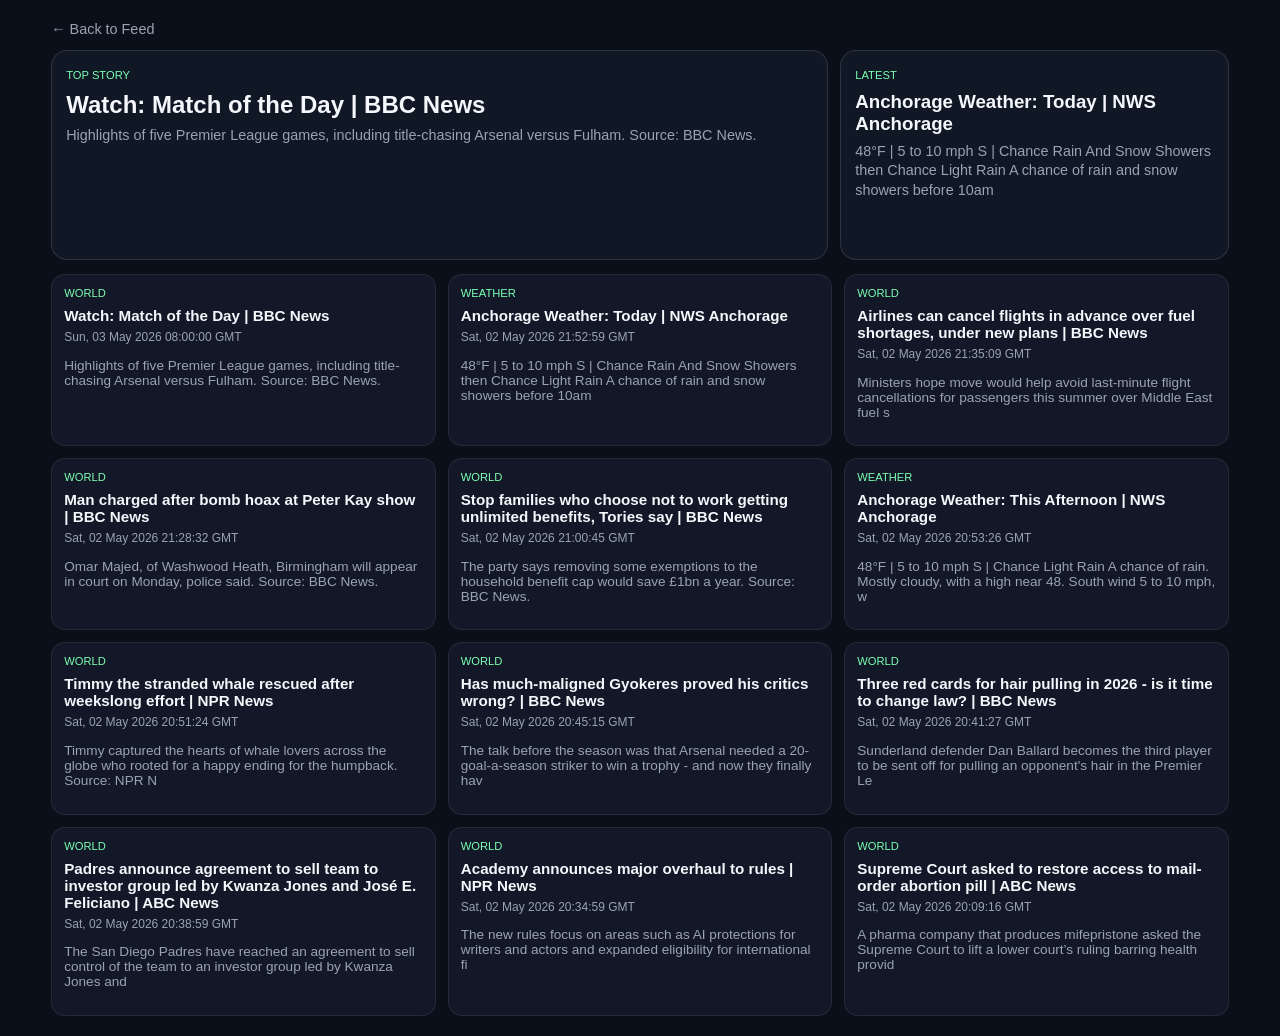
==== commit 68aa92dd: "Add top navigation bar to channel.html" ====
--- a/channel.html
+++ b/channel.html
@@ -90,6 +90,20 @@
   color: #9aa3b2;
 }
 
+.top-nav {
+  margin-bottom: 12px;
+}
+
+.top-nav a {
+  font-size: 0.9rem;
+  color: #9aa3b2;
+  text-decoration: none;
+}
+
+.top-nav a:hover {
+  color: #7bffb2;
+}
+  
 .card p {
   font-size: 0.85rem;
   color: #9aa3b2;
@@ -101,7 +115,11 @@
 <body>
 
 <main>
-
+  
+<div class="top-nav">
+  <a href="index.html">← Back to Feed</a>
+</div>
+  
 <div class="featured-grid">
   <article class="featured-tile primary" id="featured-main">
     <span class="tag">Top Story</span>
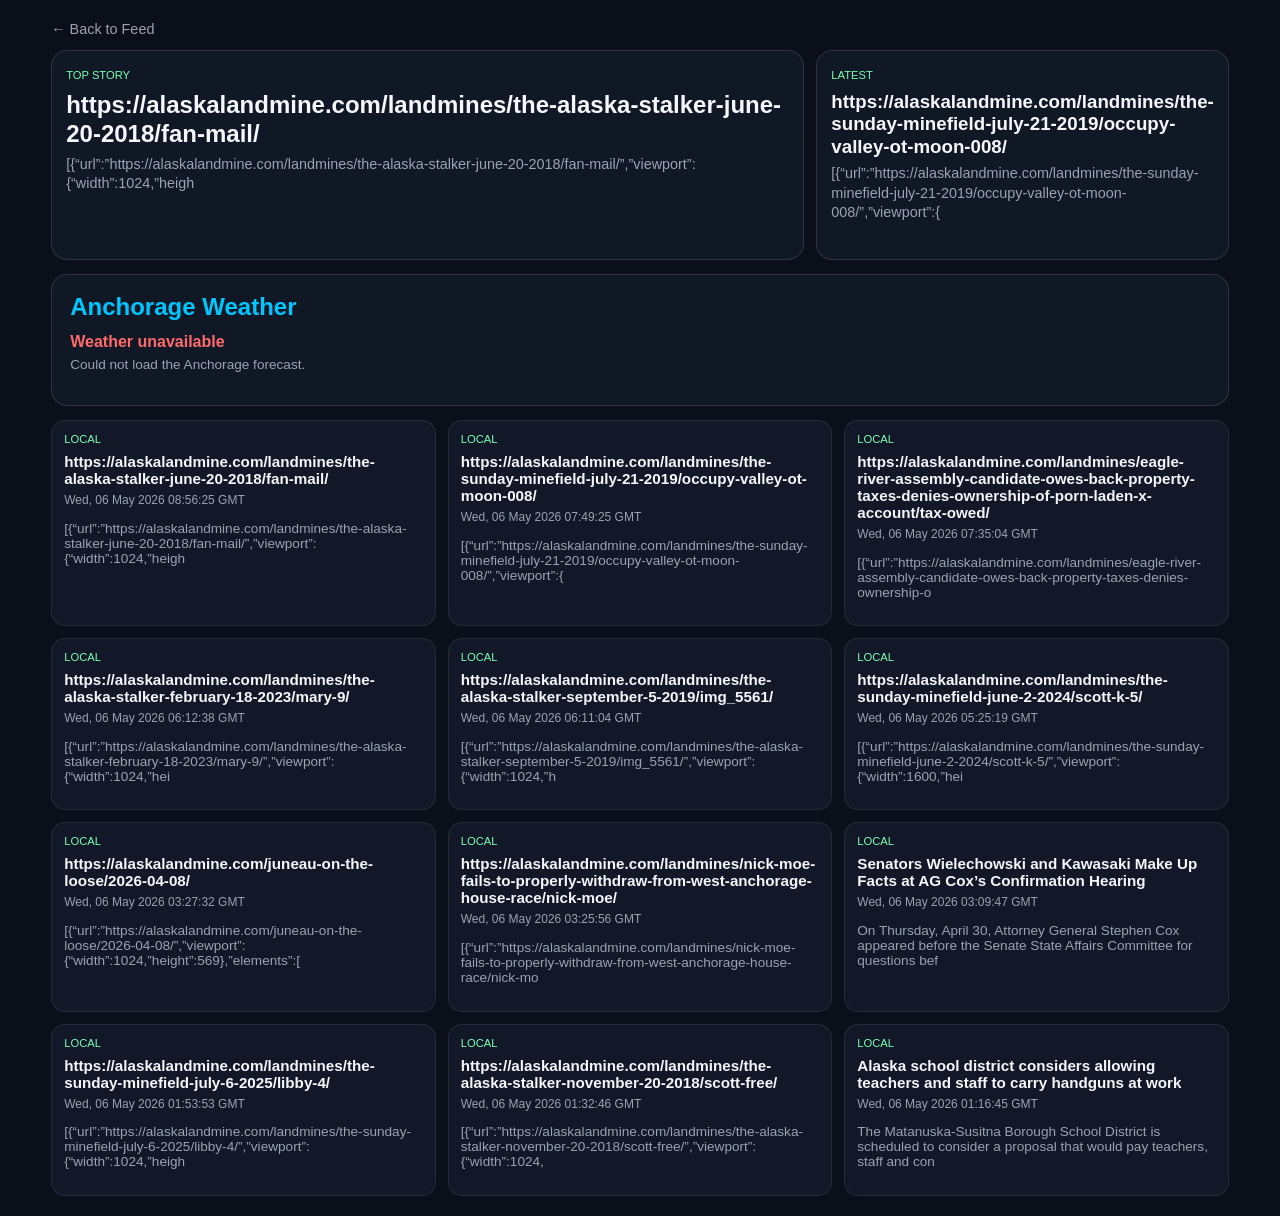
==== commit 5a9226aa: "Implement weather card for Anchorage forecast Added weather card to display Anchorage weather inform" ====
--- a/channel.html
+++ b/channel.html
@@ -65,6 +65,26 @@
   line-height: 1.35;
 }
 
+/* WEATHER */
+.weather-card {
+  background: rgba(18, 24, 39, 0.92);
+  border: 1px solid rgba(255,255,255,0.12);
+  border-radius: 16px;
+  padding: 18px;
+  margin-bottom: 14px;
+}
+
+.weather-card h2 {
+  margin: 0 0 12px;
+  color: #00c6ff;
+}
+
+#weatherBox {
+  font-size: 1rem;
+  color: #f4f7fb;
+  min-height: 54px;
+}
+
 /* GRID */
 .news-grid {
   display: grid;
@@ -103,23 +123,32 @@
 .top-nav a:hover {
   color: #7bffb2;
 }
-  
+
 .card p {
   font-size: 0.85rem;
   color: #9aa3b2;
 }
 
+@media (max-width: 800px) {
+  .featured-grid {
+    grid-template-columns: 1fr;
+  }
+
+  .news-grid {
+    grid-template-columns: 1fr;
+  }
+}
 </style>
 </head>
 
 <body>
 
 <main>
-  
+
 <div class="top-nav">
   <a href="index.html">← Back to Feed</a>
 </div>
-  
+
 <div class="featured-grid">
   <article class="featured-tile primary" id="featured-main">
     <span class="tag">Top Story</span>
@@ -132,6 +161,11 @@
     <h3>Loading...</h3>
     <p></p>
   </article>
+</div>
+
+<div class="weather-card">
+  <h2>Anchorage Weather</h2>
+  <div id="weatherBox">Loading forecast...</div>
 </div>
 
 <div class="news-grid" id="grid"></div>
@@ -184,6 +218,61 @@
   currentFeatureIndex += 2;
 }
 
+async function loadWeather() {
+  const box = document.getElementById("weatherBox");
+
+  try {
+    const pointsRes = await fetch(
+      "https://api.weather.gov/points/61.2176,-149.8997"
+    );
+
+    if (!pointsRes.ok) {
+      throw new Error("NWS points request failed");
+    }
+
+    const pointsData = await pointsRes.json();
+    const forecastUrl = pointsData.properties.forecast;
+
+    const forecastRes = await fetch(forecastUrl);
+
+    if (!forecastRes.ok) {
+      throw new Error("NWS forecast request failed");
+    }
+
+    const forecastData = await forecastRes.json();
+    const current = forecastData.properties.periods[0];
+
+    box.innerHTML = `
+      <div style="font-size:34px;font-weight:bold;">
+        ${current.temperature}°${current.temperatureUnit}
+      </div>
+
+      <div style="margin-top:6px;">
+        ${current.shortForecast}
+      </div>
+
+      <div style="margin-top:10px;color:#9aa3b2;font-size:0.85rem;">
+        Wind: ${current.windSpeed} ${current.windDirection}
+      </div>
+
+      <div style="margin-top:6px;color:#9aa3b2;font-size:0.8rem;">
+        ${current.name}
+      </div>
+    `;
+  } catch (err) {
+    console.error("Weather error:", err);
+
+    box.innerHTML = `
+      <div style="color:#ff6b6b;font-weight:bold;">
+        Weather unavailable
+      </div>
+      <div style="margin-top:6px;color:#9aa3b2;font-size:0.85rem;">
+        Could not load the Anchorage forecast.
+      </div>
+    `;
+  }
+}
+
 async function loadFeed(){
   const res = await fetch("feed.xml?t=" + Date.now());
   const txt = await res.text();
@@ -203,6 +292,7 @@
 }
 
 loadFeed();
+loadWeather();
 </script>
 
 </body>
